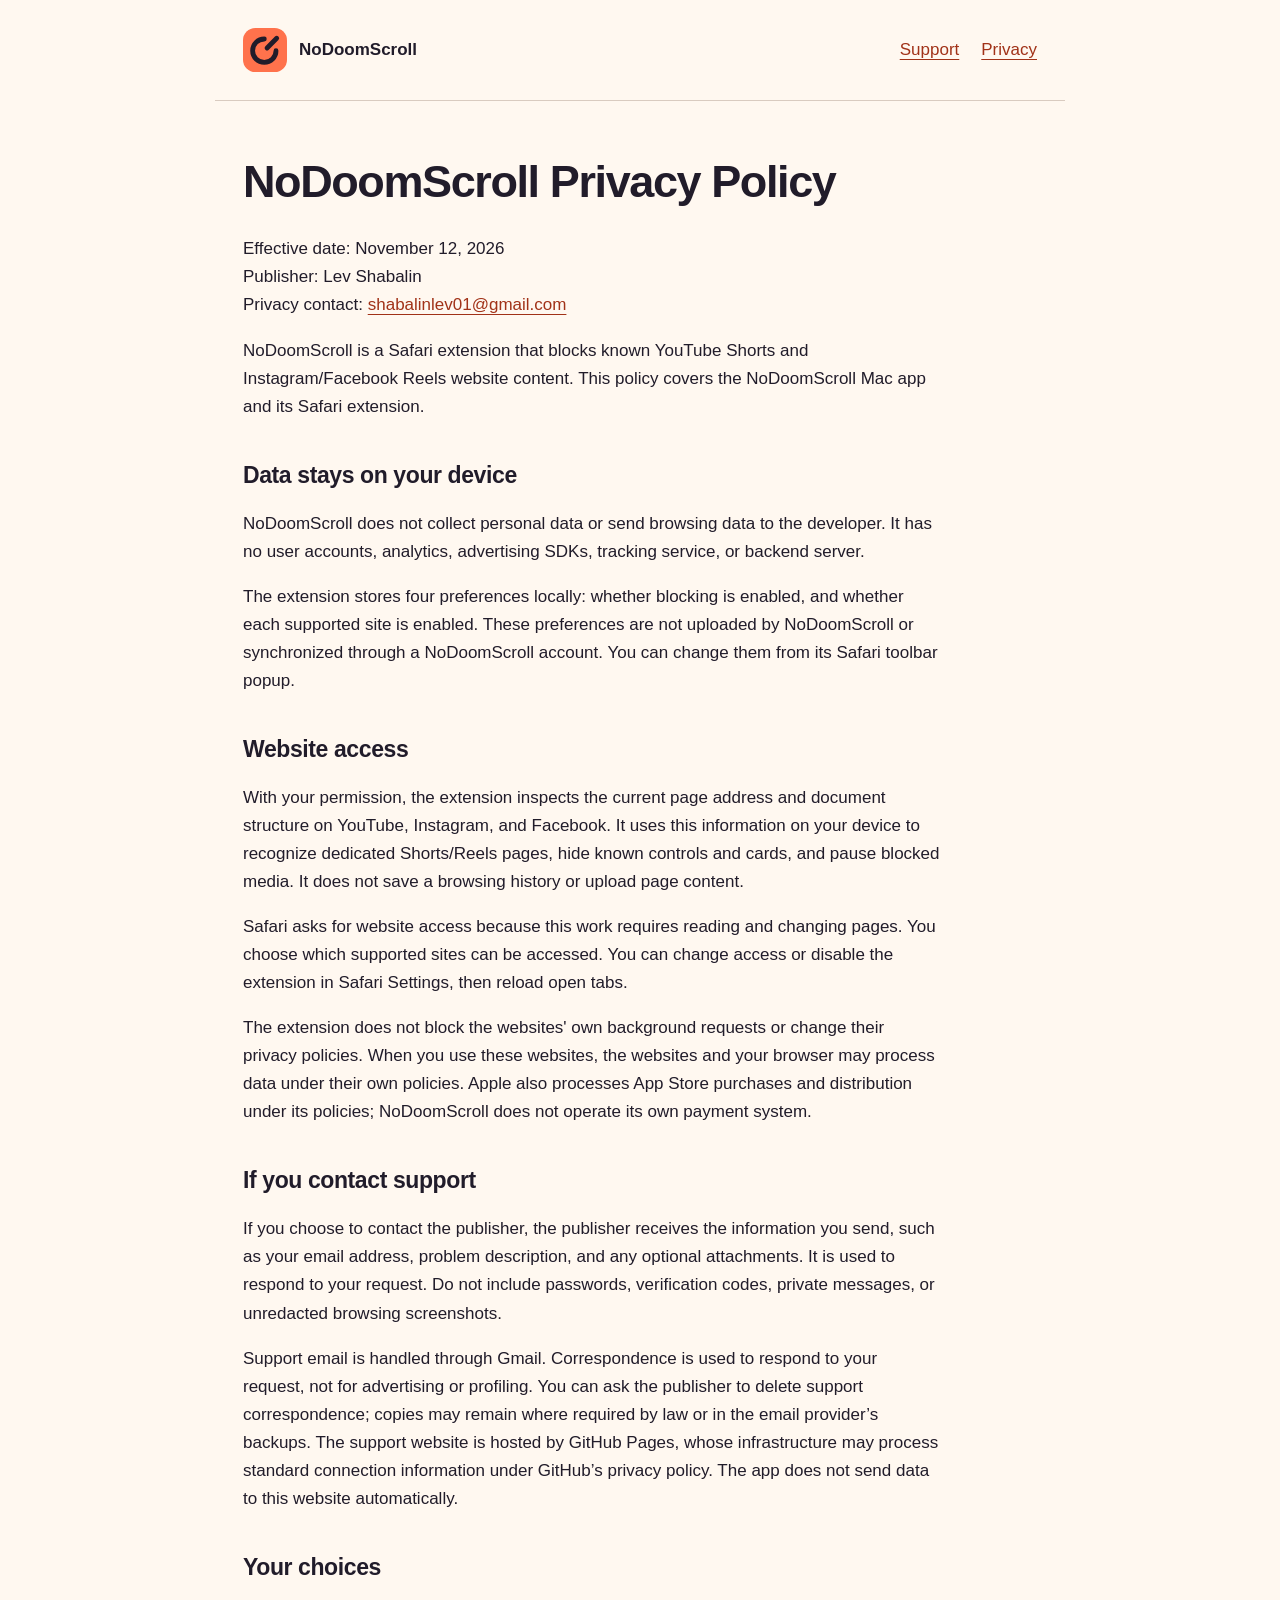
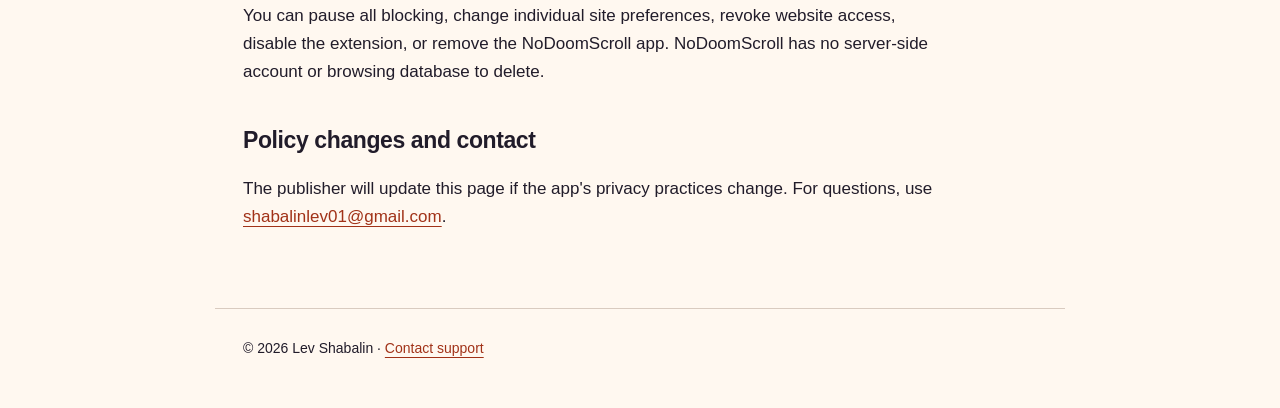
==== privacy.html @ 4ccbccb6 "Publish NoDoomScroll support and privacy pages" ====
<!doctype html>
<html lang="en"><head><meta charset="utf-8"><meta name="viewport" content="width=device-width,initial-scale=1">
<meta name="description" content="NoDoomScroll Privacy Policy: a Safari extension for Mac to hide Shorts and Reels.">
<title>Privacy Policy · NoDoomScroll</title><link rel="icon" href="mark.svg"><link rel="stylesheet" href="style.css"></head>
<body><header><a class="brand" href="./"><img src="mark.svg" width="44" height="44" alt="">NoDoomScroll</a><nav aria-label="Main"><a href="./">Support</a><a href="privacy.html">Privacy</a></nav></header>
<main><h1>NoDoomScroll Privacy Policy</h1>
<p>Effective date: November 12, 2026<br>Publisher: Lev Shabalin<br>Privacy contact: <a href="mailto:shabalinlev01@gmail.com">shabalinlev01@gmail.com</a></p>
<p>NoDoomScroll is a Safari extension that blocks known YouTube Shorts and Instagram/Facebook Reels website content. This policy covers the NoDoomScroll Mac app and its Safari extension.</p>
<h2>Data stays on your device</h2>
<p>NoDoomScroll does not collect personal data or send browsing data to the developer. It has no user accounts, analytics, advertising SDKs, tracking service, or backend server.</p>
<p>The extension stores four preferences locally: whether blocking is enabled, and whether each supported site is enabled. These preferences are not uploaded by NoDoomScroll or synchronized through a NoDoomScroll account. You can change them from its Safari toolbar popup.</p>
<h2>Website access</h2>
<p>With your permission, the extension inspects the current page address and document structure on YouTube, Instagram, and Facebook. It uses this information on your device to recognize dedicated Shorts/Reels pages, hide known controls and cards, and pause blocked media. It does not save a browsing history or upload page content.</p>
<p>Safari asks for website access because this work requires reading and changing pages. You choose which supported sites can be accessed. You can change access or disable the extension in Safari Settings, then reload open tabs.</p>
<p>The extension does not block the websites&#x27; own background requests or change their privacy policies. When you use these websites, the websites and your browser may process data under their own policies. Apple also processes App Store purchases and distribution under its policies; NoDoomScroll does not operate its own payment system.</p>
<h2>If you contact support</h2>
<p>If you choose to contact the publisher, the publisher receives the information you send, such as your email address, problem description, and any optional attachments. It is used to respond to your request. Do not include passwords, verification codes, private messages, or unredacted browsing screenshots.</p>
<p>Support email is handled through Gmail. Correspondence is used to respond to your request, not for advertising or profiling. You can ask the publisher to delete support correspondence; copies may remain where required by law or in the email provider’s backups. The support website is hosted by GitHub Pages, whose infrastructure may process standard connection information under GitHub’s privacy policy. The app does not send data to this website automatically.</p>
<h2>Your choices</h2>
<p>You can pause all blocking, change individual site preferences, revoke website access, disable the extension, or remove the NoDoomScroll app. NoDoomScroll has no server-side account or browsing database to delete.</p>
<h2>Policy changes and contact</h2>
<p>The publisher will update this page if the app&#x27;s privacy practices change. For questions, use <a href="mailto:shabalinlev01@gmail.com">shabalinlev01@gmail.com</a>.</p></main><footer>© 2026 Lev Shabalin · <a href="mailto:shabalinlev01@gmail.com">Contact support</a></footer></body></html>
---- style.css ----
:root{color-scheme:light dark;--paper:#fff8f0;--ink:#211c2a;--accent:#a13218;--line:#d9cbc0;--soft:#eee8ff}
*{box-sizing:border-box}body{margin:0;background:var(--paper);color:var(--ink);font:17px/1.65 -apple-system,BlinkMacSystemFont,"Segoe UI",sans-serif}
header,main,footer{max-width:850px;margin:auto;padding:28px}header{display:flex;justify-content:space-between;align-items:center;gap:24px;border-bottom:1px solid var(--line)}
.brand{display:flex;align-items:center;gap:12px;font-weight:750;color:var(--ink);text-decoration:none}nav{display:flex;gap:22px}a{color:var(--accent);text-underline-offset:4px}a:focus-visible{outline:3px solid #b43c1c;outline-offset:5px;border-radius:3px}
h1{font-size:clamp(30px,6vw,45px);line-height:1.12;letter-spacing:-1.4px;margin:28px 0}h2{font-size:23px;line-height:1.3;margin-top:40px;letter-spacing:-.4px}p,li{max-width:74ch}li+li{margin-top:10px}footer{border-top:1px solid var(--line);font-size:14px;margin-top:32px;padding-bottom:48px}
@media(prefers-color-scheme:dark){:root{--paper:#1c1823;--ink:#fff8f0;--accent:#ffad91;--line:#514553;--soft:#28212f}}
@media(max-width:520px){header,main,footer{padding:22px}header{align-items:flex-start;flex-direction:column;gap:16px}nav{font-size:15px}ol{padding-left:22px}}
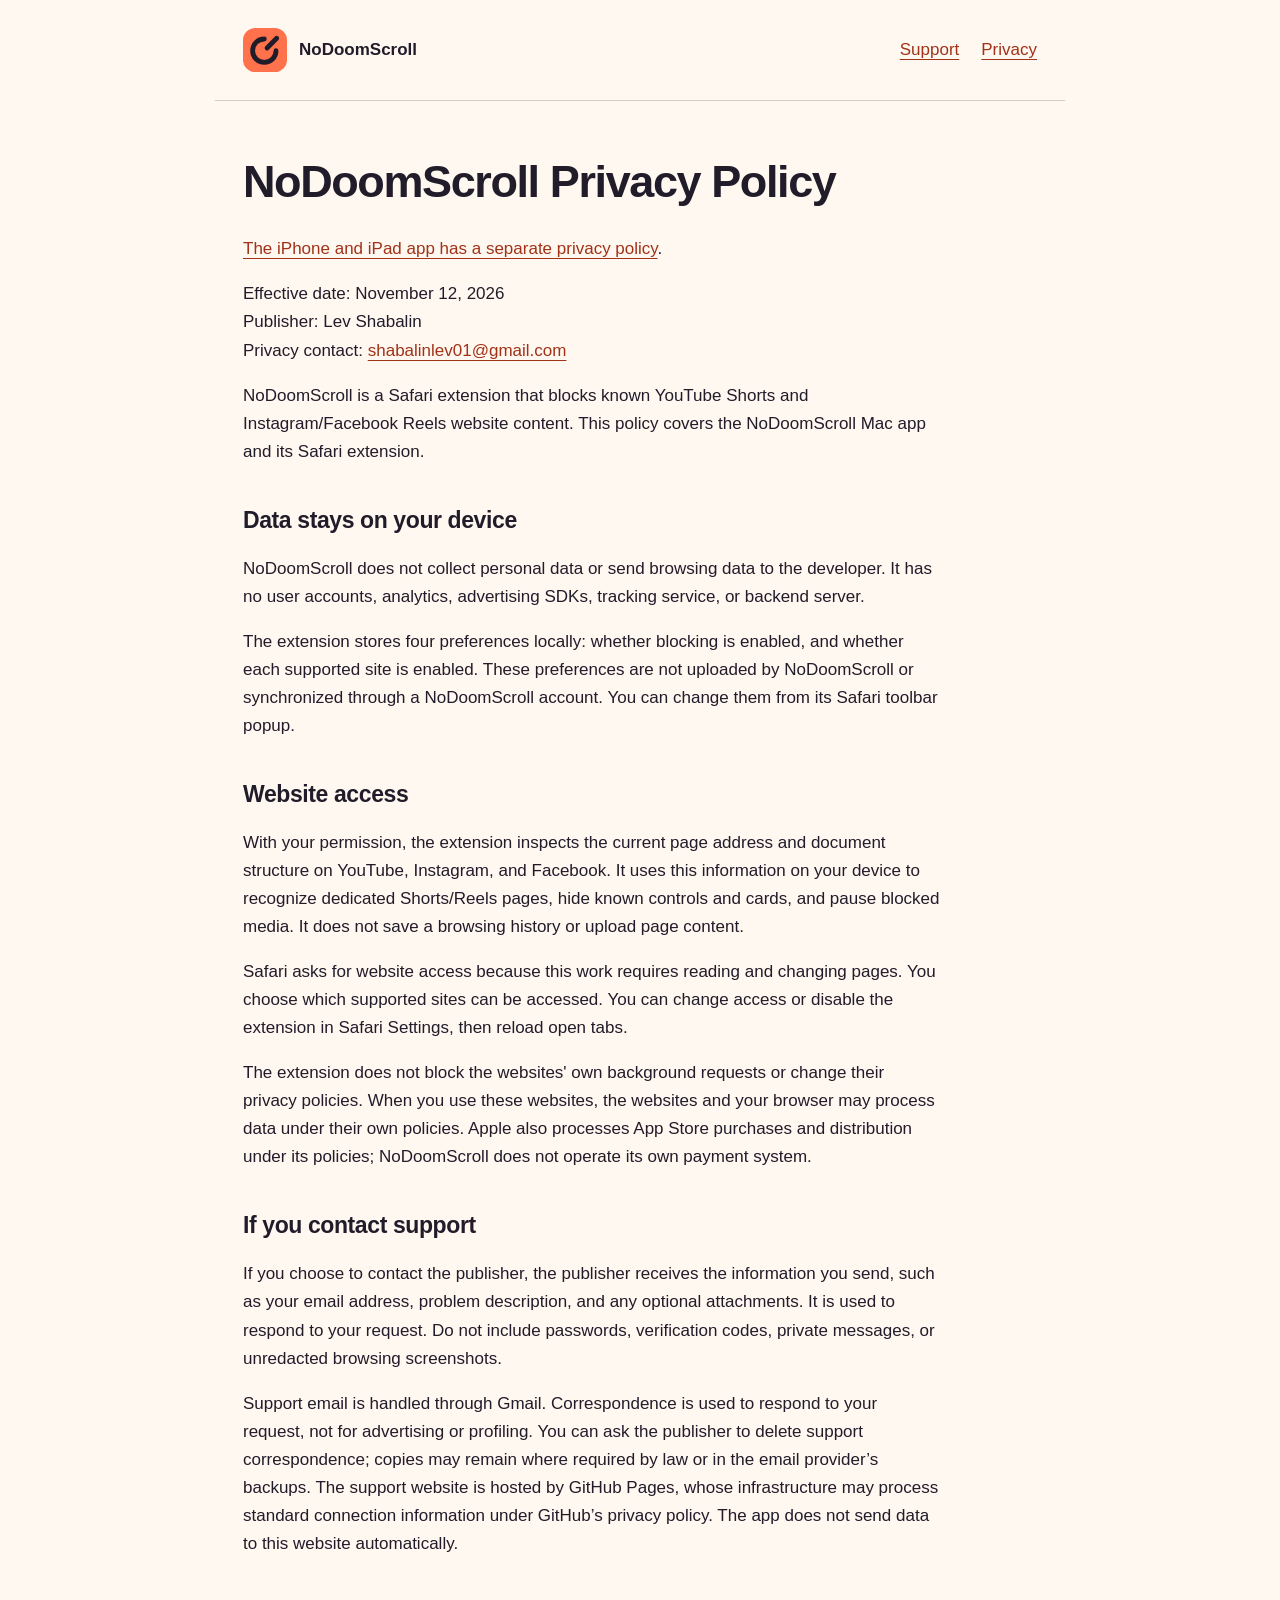
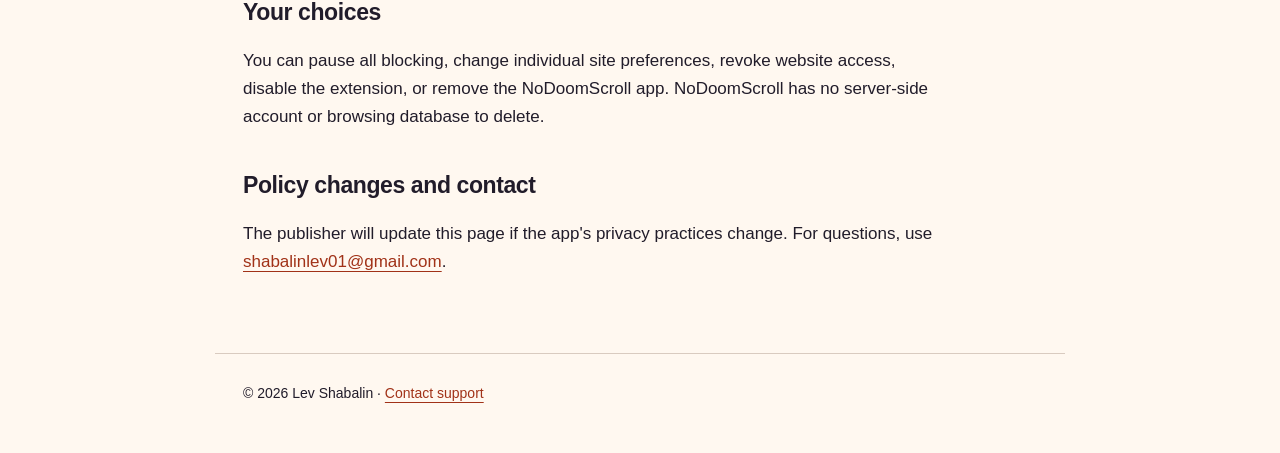
==== commit eafd3e73: "Add iOS protected browser support and privacy pages" ====
--- a/privacy.html
+++ b/privacy.html
@@ -4,6 +4,7 @@
 <title>Privacy Policy · NoDoomScroll</title><link rel="icon" href="mark.svg"><link rel="stylesheet" href="style.css"></head>
 <body><header><a class="brand" href="./"><img src="mark.svg" width="44" height="44" alt="">NoDoomScroll</a><nav aria-label="Main"><a href="./">Support</a><a href="privacy.html">Privacy</a></nav></header>
 <main><h1>NoDoomScroll Privacy Policy</h1>
+<p><a href="https://leudee.github.io/nodoomscroll-support/ios-privacy.html">The iPhone and iPad app has a separate privacy policy</a>.</p>
 <p>Effective date: November 12, 2026<br>Publisher: Lev Shabalin<br>Privacy contact: <a href="mailto:shabalinlev01@gmail.com">shabalinlev01@gmail.com</a></p>
 <p>NoDoomScroll is a Safari extension that blocks known YouTube Shorts and Instagram/Facebook Reels website content. This policy covers the NoDoomScroll Mac app and its Safari extension.</p>
 <h2>Data stays on your device</h2>
--- a/style.css
+++ b/style.css
@@ -2,7 +2,7 @@
 :root{color-scheme:light dark;--paper:#fff8f0;--ink:#211c2a;--accent:#a13218;--line:#d9cbc0;--soft:#eee8ff}
 *{box-sizing:border-box}body{margin:0;background:var(--paper);color:var(--ink);font:17px/1.65 -apple-system,BlinkMacSystemFont,"Segoe UI",sans-serif}
 header,main,footer{max-width:850px;margin:auto;padding:28px}header{display:flex;justify-content:space-between;align-items:center;gap:24px;border-bottom:1px solid var(--line)}
-.brand{display:flex;align-items:center;gap:12px;font-weight:750;color:var(--ink);text-decoration:none}nav{display:flex;gap:22px}a{color:var(--accent);text-underline-offset:4px}a:focus-visible{outline:3px solid #b43c1c;outline-offset:5px;border-radius:3px}
+.brand{display:flex;align-items:center;gap:12px;font-weight:750;color:var(--ink);text-decoration:none}nav{display:flex;gap:22px}a{color:var(--accent);text-underline-offset:4px}a:focus-visible{outline:3px solid var(--accent);outline-offset:5px;border-radius:3px}
 h1{font-size:clamp(30px,6vw,45px);line-height:1.12;letter-spacing:-1.4px;margin:28px 0}h2{font-size:23px;line-height:1.3;margin-top:40px;letter-spacing:-.4px}p,li{max-width:74ch}li+li{margin-top:10px}footer{border-top:1px solid var(--line);font-size:14px;margin-top:32px;padding-bottom:48px}
 @media(prefers-color-scheme:dark){:root{--paper:#1c1823;--ink:#fff8f0;--accent:#ffad91;--line:#514553;--soft:#28212f}}
 @media(max-width:520px){header,main,footer{padding:22px}header{align-items:flex-start;flex-direction:column;gap:16px}nav{font-size:15px}ol{padding-left:22px}}
